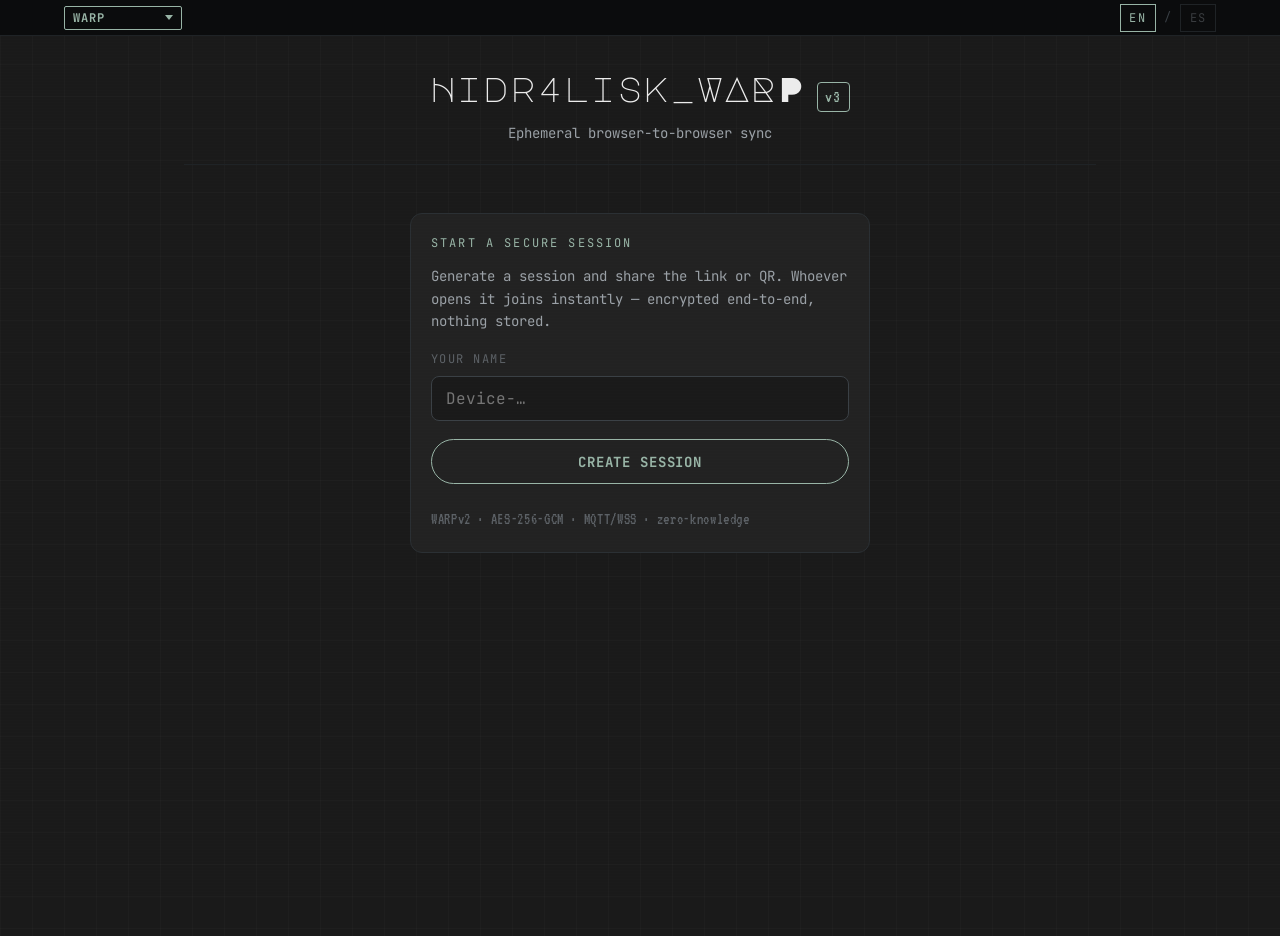
==== app.html @ 70fbb074 "feat(v3): cliente web/móvil — sesión efímera por link/QR, chat y archivos en el navegador Mismo moto" ====
<!DOCTYPE html>
<html lang="en">

<head>
    <meta charset="UTF-8">
    <meta name="viewport" content="width=device-width, initial-scale=1.0, viewport-fit=cover">
    <meta name="description"
        content="Hidr4lisk_WARP v3 — Ephemeral browser-to-browser encrypted file transfer and chat. Generate a session, share the link or QR, connect instantly. Nothing stored.">
    <title>Hidr4lisk_WARP // Live</title>
    <link rel="preconnect" href="https://fonts.googleapis.com">
    <link rel="preconnect" href="https://fonts.gstatic.com" crossorigin>
    <link href="https://fonts.googleapis.com/css2?family=JetBrains+Mono:wght@400;500;700;800&family=Major+Mono+Display&family=VT323&display=swap" rel="stylesheet">
    <link rel="stylesheet" href="index.css">
    <link rel="stylesheet" href="app.css">
</head>

<body>
    <a class="skip-link" href="#main-content">Skip to main content</a>

    <!-- ── Top bar (navbar reusada del sitio) ───────────────────────── -->
    <div class="top-bar" role="complementary" aria-label="System status">
        <div class="top-bar__inner">
            <div class="top-bar__left">
                <select class="tool-select" aria-label="Hidr4lisk tools"
                        onchange="window.location.href=this.value">
                    <option value="https://hidralisk.online">Hidr4lisk_</option>
                    <option value="https://hidr4lisk.github.io/warp" selected>WARP</option>
                    <option value="https://hidr4lisk.github.io/shield">SHIELD</option>
                    <option value="https://hidr4lisk.github.io/tech">TECH</option>
                    <option value="https://hidr4lisk.github.io/pentool">PENTOOL</option>
                    <option value="https://github.com/hidr4lisk/swarm">SWARM</option>
                </select>
            </div>
            <div class="top-bar__right">
                <nav class="lang-toggle" aria-label="Language selector">
                    <button class="lang-btn active" id="lang-en" onclick="setLang('en')" aria-pressed="true">EN</button>
                    <span class="lang-sep" aria-hidden="true">/</span>
                    <button class="lang-btn" id="lang-es" onclick="setLang('es')" aria-pressed="false">ES</button>
                </nav>
            </div>
        </div>
    </div>

    <main class="app-wrap" id="main-content">

        <!-- ── Header ───────────────────────────────────────────────── -->
        <header class="app-head">
            <a class="app-logo" href="index.html">Hidr4lisk_WARP <span class="vt323 app-ver">v3</span></a>
            <p class="app-tagline" data-i18n="app_tagline">Ephemeral browser-to-browser sync</p>
        </header>

        <!-- ── Screen: start ────────────────────────────────────────── -->
        <section class="screen" id="screen-start">
            <div class="card start-card">
                <p class="section-eyebrow" data-i18n="start_title">Start a secure session</p>
                <p class="muted" data-i18n="start_desc">Generate a session and share the link or QR.</p>

                <label class="field-label" for="nick" data-i18n="nick_label">Your name</label>
                <input id="nick" class="text-input" maxlength="24" autocomplete="off" spellcheck="false"
                       placeholder="Device-…">

                <button id="create-btn" class="btn-primary" data-i18n="btn_create">CREATE SESSION</button>
                <p id="start-error" class="err hidden"></p>

                <p class="about-tags vt323">WARPv2 · AES-256-GCM · MQTT/WSS · zero-knowledge</p>
            </div>
        </section>

        <!-- ── Screen: room ─────────────────────────────────────────── -->
        <section class="screen hidden" id="screen-room">
            <div class="peer-status" id="peer-status"></div>

            <!-- Invitar (visible para quien crea, hasta compartir) -->
            <div class="card invite" id="invite">
                <p class="section-eyebrow" data-i18n="invite_title">// INVITE A PEER</p>
                <p class="muted" data-i18n="invite_desc">Send this link or let them scan the QR.</p>
                <div class="qr" id="qr" aria-label="Session QR code"></div>
                <input id="share-link" class="share-link" readonly aria-label="Session link">
                <div class="btn-row">
                    <button id="share-btn" class="btn-primary" data-i18n="btn_share">↗ SHARE LINK</button>
                    <button id="copy-btn" class="btn-ghost" data-i18n="btn_copy">⧉ COPY</button>
                </div>
            </div>

            <div class="room-grid">
                <!-- Chat -->
                <div class="card chat-card">
                    <p class="section-eyebrow" data-i18n="chat_title">// CHAT</p>
                    <div class="chat-log" id="chat-log" aria-live="polite"></div>
                    <div class="chat-input-row">
                        <input id="chat-input" class="text-input" maxlength="2000" autocomplete="off"
                               data-i18n-placeholder="chat_placeholder" placeholder="Type a message…">
                        <button id="chat-send" class="btn-send" aria-label="Send">↵</button>
                    </div>
                </div>

                <!-- Portal de archivos -->
                <div class="card portal-card">
                    <p class="section-eyebrow" data-i18n="portal_title">// PORTAL</p>
                    <div class="portal" id="portal" role="button" tabindex="0">
                        <span class="portal-glyph" aria-hidden="true">⇪</span>
                        <span class="portal-hint" data-i18n="portal_hint">Drop files here or tap to choose</span>
                        <input type="file" id="file-input" multiple hidden>
                    </div>
                    <p class="section-eyebrow xfer-eyebrow" data-i18n="transfers_title">// TRANSFERS</p>
                    <div class="transfers" id="transfers"></div>
                </div>
            </div>

            <a class="leave" href="app.html" data-i18n="leave">↺ NEW SESSION</a>
        </section>

    </main>

    <script src="vendor/mqtt.min.js"></script>
    <script src="vendor/qrcode.min.js"></script>
    <script src="app.js"></script>
</body>

</html>
---- index.css ----
/* ── Design tokens ──────────────────────────────────────────────────── */
:root {
    /* Surface */
    --bg-base:      #1A1A1A;
    --bg-surface:   #222222;
    --bg-elevated:  #2a2a2a;

    /* Borders */
    --border-subtle:  #1f2326;
    --border-default: #2a2f33;
    --border-strong:  #3a4045;

    /* Text */
    --text-primary:   #ececec;
    --text-secondary: #9aa0a6;
    --text-tertiary:  #5c6166;
    --text-disabled:  #3a3d40;

    /* Accent — one colour only */
    --accent:      #98B4A6;
    --accent-dim:  #7f9e8f;
    --accent-glow: rgba(152, 180, 166, 0.35);
    --accent-soft: rgba(152, 180, 166, 0.08);

    /* States */
    --danger:  #ff5252;
    --info:    #6ab7ff;

    /* Typography */
    --font-display: 'Major Mono Display', 'JetBrains Mono', monospace;
    --font-mono:    'JetBrains Mono', 'SF Mono', Consolas, monospace;

    /* Spacing (4px base) */
    --s-1:  0.25rem;
    --s-2:  0.5rem;
    --s-3:  0.75rem;
    --s-4:  1rem;
    --s-5:  1.5rem;
    --s-6:  2rem;
    --s-7:  3rem;
    --s-8:  4rem;
    --s-9:  6rem;

    /* Type scale */
    --t-xs:   0.75rem;
    --t-sm:   0.875rem;
    --t-base: 1rem;
    --t-lg:   1.125rem;
    --t-xl:   1.5rem;
    --t-2xl:  2rem;
    --t-3xl:  3rem;
    --t-hero: clamp(1.8rem, 5vw, 3.6rem);

    /* Radii */
    --r-0: 0;
    --r-1: 2px;
    --r-2: 4px;

    /* Shadows / glows */
    --glow-accent: 0 0 0 1px var(--accent), 0 0 24px var(--accent-glow);
    --glow-soft:   0 0 32px var(--accent-soft);

    /* Motion */
    --ease-out:    cubic-bezier(0.16, 1, 0.3, 1);
    --ease-in-out: cubic-bezier(0.65, 0, 0.35, 1);
    --dur-fast:    150ms;
    --dur-base:    250ms;
    --dur-slow:    450ms;

    /* Page padding */
    --page-pad: var(--s-4);
}

@media (min-width: 640px)  { :root { --page-pad: var(--s-5); } }
@media (min-width: 1024px) { :root { --page-pad: var(--s-7); } }
@media (min-width: 1280px) { :root { --page-pad: var(--s-8); } }

/* ── Reset ──────────────────────────────────────────────────────────── */
*, *::before, *::after { box-sizing: border-box; margin: 0; padding: 0; }

/* ── Base ────────────────────────────────────────────────────────────── */
html { scroll-behavior: smooth; }

body {
    background-color: var(--bg-base);
    background-image:
        linear-gradient(rgba(255,255,255,0.018) 1px, transparent 1px),
        linear-gradient(90deg, rgba(255,255,255,0.018) 1px, transparent 1px);
    background-size: 32px 32px;
    color: var(--text-primary);
    font-family: var(--font-mono);
    font-size: var(--t-base);
    line-height: 1.6;
    overflow-x: hidden;
    min-height: 100vh;
    min-height: 100dvh;
    padding-top: env(safe-area-inset-top, 0);
    padding-bottom: env(safe-area-inset-bottom, 0);
}

/* Scanlines overlay */
body::before {
    content: '';
    position: fixed;
    inset: 0;
    pointer-events: none;
    background: repeating-linear-gradient(
        0deg,
        transparent 0,
        transparent 2px,
        rgba(255,255,255,0.012) 2px,
        rgba(255,255,255,0.012) 3px
    );
    z-index: 1;
    mix-blend-mode: overlay;
}

/* ── Skip link ──────────────────────────────────────────────────────── */
.skip-link {
    position: absolute;
    top: -100%;
    left: var(--page-pad);
    background: var(--accent);
    color: var(--bg-base);
    padding: var(--s-2) var(--s-4);
    font-family: var(--font-mono);
    font-weight: 700;
    text-decoration: none;
    z-index: 1000;
    transition: top var(--dur-fast);
}
.skip-link:focus { top: 0; }

/* ── VT323 utility ──────────────────────────────────────────────────── */
.vt323 { font-family: 'VT323', monospace; letter-spacing: 0.05em; }

/* ── Utility ────────────────────────────────────────────────────────── */
.hidden { display: none !important; }
.accent-word  { color: var(--accent); }
.accent-text  { color: var(--accent); }
.bullet-arrow { color: var(--accent); margin-right: var(--s-2); }

/* ── Top bar ─────────────────────────────────────────────────────────── */
.top-bar {
    position: sticky;
    top: 0;
    z-index: 200;
    height: 36px;
    background: rgba(10, 11, 12, 0.92);
    border-bottom: 1px solid var(--border-subtle);
    backdrop-filter: blur(8px);
    -webkit-backdrop-filter: blur(8px);
}

.top-bar__inner {
    max-width: 1320px;
    margin: 0 auto;
    padding-inline: max(var(--page-pad), env(safe-area-inset-left));
    height: 100%;
    display: flex;
    align-items: center;
    justify-content: space-between;
    gap: var(--s-4);
}

.top-bar__left,
.top-bar__right {
    display: flex;
    align-items: center;
    gap: var(--s-3);
    font-size: var(--t-xs);
    color: var(--text-tertiary);
    letter-spacing: 0.12em;
    text-transform: uppercase;
}

.top-bar__brand {
    color: var(--text-secondary);
    font-weight: 700;
    letter-spacing: 0.02em;
    text-transform: none;
}

.top-bar__online { color: var(--accent); }
.top-bar__sep    { color: var(--border-strong); }

.top-bar__brand-prefix { color: var(--accent); font-weight: 700; letter-spacing: 0.02em; text-transform: none; }
.top-bar__brand-tool   { color: var(--accent); font-weight: 700; letter-spacing: 0.02em; }

.tool-nav {
    display: flex;
    align-items: center;
    gap: var(--s-2);
}

.tool-nav__btn {
    padding: 2px var(--s-2);
    font-size: var(--t-xs);
    font-weight: 700;
    letter-spacing: 0.12em;
    text-transform: uppercase;
    text-decoration: none;
    color: var(--accent);
    border: 1px solid var(--accent);
    border-radius: var(--r-1);
    background: transparent;
    transition: color var(--dur-fast), background var(--dur-fast);
}

.tool-nav__btn:hover {
    color: var(--bg-base);
    background: var(--accent);
}

.tool-nav__btn.active {
    color: var(--bg-base);
    background: var(--accent);
    border-color: var(--accent);
    pointer-events: none;
}

.tool-nav__btn--brand { text-transform: none; }

.tool-select {
    appearance: none;
    -webkit-appearance: none;
    background-color: transparent;
    background-image: url("data:image/svg+xml,%3Csvg xmlns='http://www.w3.org/2000/svg' width='8' height='5'%3E%3Cpath d='M0 0l4 5 4-5z' fill='%2398B4A6'/%3E%3C/svg%3E");
    background-repeat: no-repeat;
    background-position: right 8px center;
    background-size: 8px 5px;
    border: 1px solid var(--accent);
    color: var(--accent);
    font-family: var(--font-mono);
    font-size: var(--t-xs);
    font-weight: 700;
    letter-spacing: 0.08em;
    padding: 3px 28px 3px 8px;
    cursor: pointer;
    border-radius: var(--r-1);
}
.tool-select:focus-visible { outline: 2px solid var(--accent); outline-offset: 2px; }

.status-dot {
    width: 7px;
    height: 7px;
    border-radius: 50%;
    background: var(--accent);
    box-shadow: 0 0 8px var(--accent-glow);
    animation: pulse 2s ease-in-out infinite;
    flex-shrink: 0;
}

/* ── Page wrapper ───────────────────────────────────────────────────── */
.page-wrapper {
    max-width: 1320px;
    margin: 0 auto;
    padding-inline: var(--page-pad);
    position: relative;
    z-index: 10;
}

/* ── Hero ────────────────────────────────────────────────────────────── */
.hero {
    display: grid;
    grid-template-columns: 1fr;
    gap: var(--s-5);
    padding-block: var(--s-5) var(--s-4);
    align-items: start;
}

@media (min-width: 1024px) {
    .hero {
        grid-template-columns: 55% 1fr;
        gap: var(--s-6);
    }
}

.hero__eyebrow {
    font-size: var(--t-xs);
    color: var(--accent);
    letter-spacing: 0.18em;
    text-transform: uppercase;
    margin-bottom: var(--s-4);
}

.hero__title {
    font-family: var(--font-display);
    font-size: var(--t-hero);
    color: var(--text-primary);
    letter-spacing: -0.02em;
    line-height: 1.05;
    margin-bottom: var(--s-5);
}

.hero__subtitle {
    font-size: var(--t-lg);
    color: var(--text-secondary);
    line-height: 1.5;
    max-width: 52ch;
}

/* Generator panel */
.hero__text    { min-width: 0; }
.hero__generator {
    position: relative;
    min-width: 0;
}

.generator-halo {
    position: absolute;
    inset: -20%;
    background: radial-gradient(ellipse at center, var(--accent-glow) 0%, transparent 60%);
    filter: blur(60px);
    z-index: 0;
    animation: glow-pulse 6s ease-in-out infinite;
    pointer-events: none;
}

/* ── Terminal window (shared — hero + setup) ───────────────────────── */
.terminal-window,
.setup-terminal {
    background: rgba(8, 12, 10, 0.95);
    border: 1px solid var(--border-default);
    border-radius: var(--r-1);
    overflow: hidden;
    box-shadow: 0 0 0 1px var(--border-subtle), 0 24px 48px -16px rgba(0,0,0,0.6);
    position: relative;
    z-index: 1;
    flex: 1;
    display: flex;
    flex-direction: column;
    min-height: 0;
}

.terminal-header {
    background: #0d0d0d;
    padding: 10px 14px;
    border-bottom: 1px solid var(--border-subtle);
    display: flex;
    align-items: center;
    flex-shrink: 0;
}

.btn {
    width: 12px;
    height: 12px;
    border-radius: 50%;
    margin-right: 8px;
    flex-shrink: 0;
}
.btn.close { background: #ff5f57; }
.btn.min   { background: #febc2e; }
.btn.max   { background: #28c840; }

.title {
    margin-left: 12px;
    color: var(--text-tertiary);
    font-size: var(--t-sm);
}

/* ── Terminal body (output) ─────────────────────────────────────────── */
.terminal-body {
    padding: var(--s-5) var(--s-6);
    min-height: 80px;
    overflow-x: auto;
    overflow-y: auto;
    font-size: var(--t-base);
    flex: 1;
}

.terminal-body p { margin-bottom: var(--s-2); color: var(--text-secondary); word-break: break-all; overflow-wrap: break-word; }
.terminal-body .user-input { color: var(--accent); }

/* ── Action container ───────────────────────────────────────────────── */
.action-container {
    padding: var(--s-4) var(--s-5);
    border-top: 1px dashed var(--border-subtle);
    flex-shrink: 0;
}

.action-buttons {
    display: flex;
    flex-wrap: wrap;
    gap: var(--s-3);
    margin-top: var(--s-3);
}

/* ── CTA buttons ────────────────────────────────────────────────────── */
.cta-primary {
    display: inline-flex;
    align-items: center;
    gap: var(--s-3);
    padding: var(--s-3) var(--s-6);
    font-family: var(--font-mono);
    font-weight: 700;
    font-size: var(--t-sm);
    letter-spacing: 0.12em;
    text-transform: uppercase;
    color: var(--bg-base);
    background: var(--accent);
    border: 1px solid var(--accent);
    border-radius: var(--r-1);
    cursor: pointer;
    text-decoration: none;
    min-height: 48px;
    transition:
        transform var(--dur-fast) var(--ease-out),
        box-shadow var(--dur-base) var(--ease-out);
}

@media (hover: hover) {
    .cta-primary:hover {
        transform: translateY(-1px);
        box-shadow: 0 0 32px var(--accent-glow), 0 0 80px var(--accent-soft);
    }
}
.cta-primary:active { transform: scale(0.98); }
.cta-primary:focus-visible { outline: 2px solid var(--accent); outline-offset: 4px; }

.cta-secondary {
    display: inline-flex;
    align-items: center;
    padding: var(--s-3) var(--s-5);
    font-family: var(--font-mono);
    font-weight: 500;
    font-size: var(--t-sm);
    letter-spacing: 0.08em;
    text-transform: uppercase;
    color: var(--text-secondary);
    background: transparent;
    border: 1px solid var(--border-default);
    border-radius: var(--r-1);
    cursor: pointer;
    text-decoration: none;
    min-height: 48px;
    transition:
        border-color var(--dur-base) var(--ease-out),
        color var(--dur-base) var(--ease-out);
}

@media (hover: hover) {
    .cta-secondary:hover {
        border-color: var(--accent);
        color: var(--accent);
    }
}
.cta-secondary:focus-visible { outline: 2px solid var(--accent); outline-offset: 4px; }

/* ── Broker input ───────────────────────────────────────────────────── */
.cyber-input {
    background: rgba(0,0,0,0.4);
    border: 1px solid var(--border-subtle);
    color: var(--text-primary);
    font-family: var(--font-mono);
    font-size: var(--t-sm);
    padding: var(--s-3) var(--s-4);
    width: 100%;
    outline: none;
    transition: border-color var(--dur-base), box-shadow var(--dur-base);
    border-radius: var(--r-1);
}
.cyber-input:focus {
    border-color: var(--accent);
    box-shadow: 0 0 0 2px var(--accent-soft);
}
.cyber-input::placeholder { color: var(--text-disabled); }

/* ── Layout body (generator.js compat) ──────────────────────────────── */
.layout-body { margin-block: var(--s-2); }

/* ── Deploy sidebar ─────────────────────────────────────────────────── */
.deploy-sidebar {
    background: var(--bg-surface);
    border: 1px solid var(--border-default);
    padding: var(--s-5);
    margin-block: var(--s-6);
    animation: fade-up var(--dur-slow) var(--ease-out) forwards;
}

.success-msg {
    color: var(--accent);
    font-size: var(--t-sm);
    margin-bottom: var(--s-4);
    opacity: 0.9;
}

.sidebar-buttons {
    display: flex;
    flex-wrap: wrap;
    gap: var(--s-3);
    margin-bottom: var(--s-5);
}

.sidebar-btn {
    flex: 1;
    min-width: 140px;
    justify-content: center;
}

.sub-action {
    background: transparent !important;
    color: var(--info) !important;
    border-color: var(--info) !important;
}
@media (hover: hover) {
    .sub-action:hover {
        background: rgba(106, 183, 255, 0.1) !important;
    }
}

.protocol-note {
    border-top: 1px dashed var(--border-subtle);
    padding-top: var(--s-4);
    color: var(--text-tertiary);
    font-size: var(--t-sm);
    line-height: 1.6;
}

.note-label {
    display: block;
    color: var(--accent-dim);
    margin-bottom: var(--s-2);
    font-size: var(--t-xs);
    letter-spacing: 0.18em;
    text-transform: uppercase;
}

.contact-section {
    border-top: 1px dashed var(--border-subtle);
    padding-top: var(--s-4);
    margin-top: var(--s-4);
}

.contact-btn {
    display: inline-block;
    color: var(--info);
    border: 1px solid var(--info);
    background: transparent;
    font-family: var(--font-mono);
    font-size: var(--t-xs);
    padding: var(--s-2) var(--s-4);
    cursor: pointer;
    text-decoration: none;
    letter-spacing: 0.06em;
    transition: background var(--dur-base), color var(--dur-base);
    min-height: 44px;
    display: inline-flex;
    align-items: center;
}
@media (hover: hover) {
    .contact-btn:hover {
        background: rgba(106, 183, 255, 0.1);
    }
}

/* ── Steps (inside deploy-content template) ─────────────────────────── */
.steps { display: flex; flex-direction: column; gap: var(--s-4); }

.step { display: flex; gap: var(--s-3); align-items: flex-start; }

.step-num {
    color: var(--accent);
    font-size: var(--t-xl);
    line-height: 1;
    opacity: 0.4;
    flex-shrink: 0;
    width: 28px;
    font-family: var(--font-display);
}

.step-body p { color: var(--text-secondary); margin-bottom: var(--s-2); line-height: 1.5; }
.step-body strong { color: var(--text-primary); }

.code-container { position: relative; margin-top: var(--s-2); }

code.block {
    display: block;
    background: #000;
    padding: var(--s-3) var(--s-4);
    padding-right: 60px;
    color: var(--text-primary);
    border: 1px solid var(--border-default);
    line-height: 1.8;
    font-family: var(--font-mono);
    font-size: var(--t-sm);
    overflow-x: auto;
}

code.inline {
    background: var(--accent-soft);
    color: var(--accent);
    padding: 1px 6px;
    border: 1px solid rgba(152,180,166,0.2);
    font-family: var(--font-mono);
    border-radius: var(--r-1);
}

.copy-btn {
    position: absolute;
    top: 8px;
    right: 8px;
    background: var(--bg-elevated);
    border: 1px solid var(--border-subtle);
    color: var(--text-tertiary);
    font-family: var(--font-mono);
    font-size: 0.6rem;
    padding: 3px 7px;
    cursor: pointer;
    text-transform: uppercase;
    letter-spacing: 0.1em;
    transition: all var(--dur-fast);
    min-height: 28px;
    min-width: 44px;
}
@media (hover: hover) { .copy-btn:hover { color: var(--accent); border-color: var(--accent); } }
.copy-btn.copied { background: var(--accent); color: var(--bg-base); border-color: var(--accent); }

/* ── Section layout ─────────────────────────────────────────────────── */
section {
    padding-block: var(--s-6) var(--s-5);
    border-top: 1px solid var(--border-subtle);
}

.section-eyebrow {
    font-size: var(--t-xs);
    color: var(--accent-dim);
    letter-spacing: 0.18em;
    text-transform: uppercase;
    margin-bottom: var(--s-6);
}

/* ── Features ───────────────────────────────────────────────────────── */
.features-grid {
    display: grid;
    grid-template-columns: 1fr;
    gap: var(--s-4);
}

@media (min-width: 900px) {
    .features-grid { grid-template-columns: repeat(3, 1fr); }
}

.feature-card-new {
    position: relative;
    padding: var(--s-6);
    background: var(--bg-surface);
    border: 1px solid var(--border-subtle);
    transition:
        border-color var(--dur-base) var(--ease-out),
        background var(--dur-base) var(--ease-out);
    opacity: 0;
    transform: translateY(12px);
}

.feature-card-new.in-view {
    animation: fade-up var(--dur-slow) var(--ease-out) forwards;
}

@media (hover: hover) {
    .feature-card-new:hover {
        border-color: var(--accent);
        background: var(--bg-elevated);
    }
    /* Corner brackets on hover */
    .feature-card-new::before,
    .feature-card-new::after {
        content: '';
        position: absolute;
        width: 12px;
        height: 12px;
        border-color: var(--accent);
        border-style: solid;
        opacity: 0;
        transition: opacity var(--dur-base) var(--ease-out);
    }
    .feature-card-new::before { top: -1px;    left: -1px;    border-width: 1px 0 0 1px; }
    .feature-card-new::after  { bottom: -1px; right: -1px;   border-width: 0 1px 1px 0; }
    .feature-card-new:hover::before,
    .feature-card-new:hover::after { opacity: 1; }
}

.feature-num {
    font-size: var(--t-xl);
    color: var(--accent);
    display: block;
    margin-bottom: var(--s-3);
}

.feature-title {
    font-family: var(--font-display);
    font-size: var(--t-lg);
    color: var(--text-primary);
    letter-spacing: -0.01em;
    margin-bottom: var(--s-3);
}

.feature-desc {
    color: var(--text-secondary);
    font-size: var(--t-sm);
    line-height: 1.6;
    margin-bottom: var(--s-4);
}

.feature-meta {
    color: var(--text-tertiary);
    font-size: var(--t-sm);
    padding-top: var(--s-4);
    border-top: 1px solid var(--border-subtle);
}

/* ── About (inside hero text column) ───────────────────────────────── */
.hero__about {
    margin-top: var(--s-5);
    padding-top: var(--s-4);
    border-top: 1px solid var(--border-subtle);
}

.hero__about-label {
    margin-bottom: var(--s-3);
}

.hero__about-text {
    font-size: var(--t-base);
    color: var(--text-secondary);
    line-height: 1.6;
    margin-bottom: var(--s-3);
}

.about-tags {
    font-size: var(--t-sm);
    color: var(--text-tertiary);
    letter-spacing: 0.14em;
    margin-top: var(--s-4);
}

/* ── How it works ───────────────────────────────────────────────────── */
.how-it-works__layout {
    display: flex;
    flex-direction: column;
    gap: var(--s-6);
}

@media (min-width: 768px) {
    .how-it-works__layout {
        flex-direction: row;
        align-items: center;
        gap: var(--s-6);
    }
}

.how-diagram {
    width: 100%;
    max-width: 560px;
    overflow: hidden;
}

.diagram-node rect {
    fill: var(--bg-surface);
    stroke: var(--border-default);
    stroke-width: 1;
}

.node-label {
    font-family: var(--font-mono);
    font-size: 13px;
    fill: var(--text-secondary);
    letter-spacing: 0.06em;
}

.node-sublabel {
    font-family: var(--font-mono);
    font-size: 11px;
    fill: var(--text-tertiary);
}

.data-line {
    stroke: var(--border-strong);
    stroke-width: 1.5;
    animation: dash-flow 2s linear infinite;
}

.arrow-head { fill: var(--border-strong); }

.node-pulse {
    fill: var(--accent);
    animation: pulse 2s ease-in-out infinite;
}

.how-bullets {
    list-style: none;
    display: flex;
    flex-direction: column;
    gap: var(--s-3);
}

.how-bullets li {
    color: var(--text-secondary);
    font-size: var(--t-base);
}


/* ── Cursor blink ───────────────────────────────────────────────────── */
.cursor {
    color: var(--accent);
    animation: blink 1.1s steps(2, end) infinite;
    display: inline-block;
}

/* ── Footer ─────────────────────────────────────────────────────────── */
footer {
    padding-block: var(--s-8) var(--s-5);
    border-top: 1px solid var(--border-subtle);
    margin-top: var(--s-6);
}

.footer__grid {
    display: grid;
    grid-template-columns: 1fr;
    gap: var(--s-6);
    margin-bottom: var(--s-6);
}

@media (min-width: 768px) {
    .footer__grid { grid-template-columns: repeat(3, 1fr); }
}

.footer__brand {
    font-family: var(--font-display);
    font-size: var(--t-xl);
    color: var(--text-primary);
    letter-spacing: -0.01em;
    margin-bottom: var(--s-2);
}

.footer__tagline { color: var(--text-tertiary); font-size: var(--t-sm); margin-bottom: var(--s-1); }
.footer__author  { color: var(--text-tertiary); font-size: var(--t-sm); }

.footer__label {
    font-size: var(--t-xs);
    color: var(--accent-dim);
    letter-spacing: 0.14em;
    text-transform: uppercase;
    margin-top: var(--s-4);
    margin-bottom: var(--s-2);
}
.footer__col .footer__label:first-child { margin-top: 0; }

.footer__link {
    display: block;
    color: var(--text-secondary);
    text-decoration: none;
    font-size: var(--t-sm);
    margin-bottom: var(--s-1);
    transition: color var(--dur-fast);
}
@media (hover: hover) { .footer__link:hover { color: var(--accent); } }
.footer__link:focus-visible { outline: 2px solid var(--accent); outline-offset: 2px; }

.footer__status { color: var(--text-tertiary); font-size: var(--t-sm); margin-bottom: var(--s-1); }
.footer__license {
    display: inline-block;
    margin-top: var(--s-3);
    color: var(--text-tertiary);
    font-size: var(--t-xs);
    text-decoration: none;
    border: 1px solid var(--border-subtle);
    padding: 2px 8px;
    letter-spacing: 0.08em;
    transition: border-color var(--dur-fast), color var(--dur-fast);
}
@media (hover: hover) { .footer__license:hover { border-color: var(--accent); color: var(--accent); } }

.footer__bottom {
    border-top: 1px solid var(--border-subtle);
    padding-top: var(--s-4);
    text-align: center;
}

.footer__sys {
    font-size: var(--t-base);
    color: var(--text-tertiary);
    letter-spacing: 0.06em;
}

.footer__blink { animation: blink 2s steps(2) infinite; }

/* ── Lang toggle ────────────────────────────────────────────────────── */
.lang-toggle { display: flex; align-items: center; gap: var(--s-2); }

.lang-btn {
    background: transparent;
    border: 1px solid var(--border-subtle);
    color: var(--text-disabled);
    font-family: var(--font-mono);
    font-size: var(--t-xs);
    padding: 4px 8px;
    cursor: pointer;
    letter-spacing: 0.1em;
    transition: border-color var(--dur-fast), color var(--dur-fast);
    min-height: 28px;
    min-width: 36px;
}
@media (hover: hover) { .lang-btn:hover { border-color: var(--accent); color: var(--accent); } }
.lang-btn.active { border-color: var(--accent); color: var(--accent); }
.lang-btn:focus-visible { outline: 2px solid var(--accent); outline-offset: 2px; }
.lang-sep { color: var(--border-strong); font-size: var(--t-xs); }

/* ── Keyframes ──────────────────────────────────────────────────────── */
@keyframes blink {
    0%, 49% { opacity: 1; }
    50%, 100% { opacity: 0; }
}

@keyframes pulse {
    0%, 100% { opacity: 1; transform: scale(1); }
    50%       { opacity: 0.5; transform: scale(1.1); }
}

@keyframes glow-pulse {
    0%, 100% { opacity: 0.4; }
    50%       { opacity: 0.7; }
}

@keyframes fade-up {
    from { opacity: 0; transform: translateY(12px); }
    to   { opacity: 1; transform: translateY(0); }
}

@keyframes dash-flow {
    to { stroke-dashoffset: -20; }
}

@keyframes dash-flow-back {
    to { stroke-dashoffset: 20; }
}

.data-line-back {
    stroke: var(--border-strong);
    stroke-width: 1.5;
    stroke-dasharray: 6 4;
    animation: dash-flow-back 2s linear infinite;
}

/* ── Boot glitch ─────────────────────────────────────────────── */
#glitch-overlay {
    position: fixed; inset: 0;
    z-index: 9000; pointer-events: none;
    animation: go-hide 2s ease-out forwards;
}
#glitch-overlay::before {
    content: '';
    position: absolute; inset: 0;
    background: repeating-linear-gradient(
        to bottom,
        rgba(0,0,0,0.3) 0, rgba(0,0,0,0.3) 1px,
        transparent 1px, transparent 3px
    );
}
#glitch-overlay::after {
    content: '';
    position: absolute; left: 0; right: 0; height: 2px;
    background: var(--accent); opacity: 0.85;
    animation: go-scanline 2s steps(1, end) forwards;
}
@keyframes go-hide {
    0%,70% { opacity:1; }
    100%   { opacity:0; }
}
@keyframes go-scanline {
    0%   { top:10%; transform:scaleX(.8) translateX(-5px);  }
    8%   { top:72%; transform:scaleX(.4) translateX(12px);  }
    16%  { top:25%; transform:scaleX(.9) translateX(-8px);  }
    24%  { top:58%; transform:scaleX(.6) translateX(4px);   }
    32%  { top:40%; transform:scaleX(1)  translateX(-15px); }
    40%  { top:85%; transform:scaleX(.3) translateX(7px);   }
    48%  { top:15%; transform:scaleX(.7) translateX(-3px);  }
    56%  { top:62%; transform:scaleX(.5) translateX(10px);  }
    64%  { top:33%; transform:scaleX(.2) translateX(-1px);  }
    72%  { top:50%; transform:scaleX(.1) translateX(2px); opacity:.5; }
    100% { opacity:0; }
}
.hero__title {
    animation: title-glitch 2s steps(1, end) forwards;
}
@keyframes title-glitch {
    0%   { text-shadow: 3px 0 #ff0040, -3px 0 #00f0cc; filter:blur(.5px); }
    8%   { text-shadow:-4px 0 #ff0040,  2px 0 #00f0cc; transform:translateX(3px); }
    16%  { text-shadow: 2px 0 #ff0040, -4px 0 #00f0cc; transform:translateX(-2px); filter:none; }
    24%  { text-shadow:-2px 0 #ff0040,  3px 0 #00f0cc; transform:translateX(1px); }
    32%  { text-shadow: 4px 0 #ff0040, -2px 0 #00f0cc; filter:blur(.3px); }
    40%  { text-shadow:-3px 0 #ff0040,  1px 0 #00f0cc; transform:translateX(-1px); }
    48%  { text-shadow: 1px 0 rgba(152,180,166,.5); transform:none; }
    56%  { text-shadow:-2px 0 #ff0040,  2px 0 #00f0cc; }
    64%  { text-shadow: 2px 0 rgba(152,180,166,.3); }
    72%  { text-shadow:-1px 0 #ff0040,  1px 0 #00f0cc; }
    80%  { text-shadow:none; filter:none; transform:none; }
    100% { text-shadow:none; filter:none; transform:none; }
}

/* ── Reduced motion ─────────────────────────────────────────────────── */
@media (prefers-reduced-motion: reduce) {
    *, *::before, *::after {
        animation-duration: 0.001ms !important;
        animation-iteration-count: 1 !important;
        transition-duration: 0.001ms !important;
    }
    .cursor { animation: none; opacity: 1; }
    .status-dot { animation: none; opacity: 1; }
    .feature-card-new { opacity: 1; transform: none; }
}

/* ── Responsive — hide helpers ──────────────────────────────────────── */
@media (max-width: 499px) {
    .top-bar__hide-xs { display: none; }
}
@media (max-width: 639px) {
    .top-bar__hide-sm { display: none; }
}

/* Mobile scanlines — off for performance */
@media (max-width: 768px) {
    body::before { display: none; }
    .generator-halo { inset: -10%; }
}

/* ── Windows announcement strip ─────────────────────────────────────── */
.win-announce {
    position: sticky;
    top: 36px;
    z-index: 199;
    height: 38px;
    background: rgba(10, 11, 12, 0.95);
    border-bottom: 1px solid var(--border-default);
    backdrop-filter: blur(8px);
    -webkit-backdrop-filter: blur(8px);
    overflow: hidden;
}

.win-announce__inner {
    max-width: 1320px;
    margin: 0 auto;
    padding-inline: var(--page-pad);
    height: 100%;
    display: flex;
    align-items: center;
    justify-content: center;
    gap: var(--s-3);
}

.win-announce__badge {
    background: var(--accent);
    color: var(--bg-base);
    font-size: var(--t-sm);
    padding: 0 8px;
    letter-spacing: 0.12em;
    line-height: 1.6;
}

.win-announce__sep { color: var(--border-strong); font-size: var(--t-xs); }

.win-announce__msg {
    color: var(--text-secondary);
    font-size: var(--t-xs);
    letter-spacing: 0.12em;
    text-transform: uppercase;
}

.win-announce__cta {
    color: var(--accent);
    font-size: var(--t-xs);
    letter-spacing: 0.1em;
    text-transform: uppercase;
    text-decoration: none;
    border-bottom: 1px solid var(--accent-dim);
    padding-bottom: 1px;
    transition: color var(--dur-fast);
}
@media (hover: hover) { .win-announce__cta:hover { color: var(--text-primary); } }

/* ── Windows launch section ─────────────────────────────────────────── */
.win-launch {
    padding-block: var(--s-8) var(--s-7);
    border-top: 1px solid var(--border-subtle);
    position: relative;
    overflow: hidden;
}

.win-launch::before {
    content: '';
    position: absolute;
    top: -40px;
    left: 50%;
    transform: translateX(-50%);
    width: 700px;
    height: 240px;
    background: radial-gradient(ellipse at top, var(--accent-glow) 0%, transparent 70%);
    filter: blur(50px);
    pointer-events: none;
    opacity: 0.25;
}

.win-launch__layout {
    display: grid;
    grid-template-columns: 1fr;
    gap: var(--s-7);
    align-items: center;
}

@media (min-width: 900px) {
    .win-launch__layout { grid-template-columns: 1fr 1fr; }
}

.win-launch__new {
    font-size: var(--t-lg);
    color: var(--accent);
    letter-spacing: 0.16em;
    margin-bottom: var(--s-3);
    opacity: 0.8;
}

.win-launch__title {
    font-family: var(--font-display);
    font-size: clamp(2rem, 5vw, 3.2rem);
    color: var(--text-primary);
    letter-spacing: -0.02em;
    line-height: 1.05;
    margin-bottom: var(--s-4);
}

.win-launch__sub {
    color: var(--text-secondary);
    font-size: var(--t-base);
    line-height: 1.65;
    margin-bottom: var(--s-5);
    max-width: 48ch;
}

.win-launch__bullets {
    list-style: none;
    display: flex;
    flex-direction: column;
    gap: var(--s-3);
    margin-bottom: var(--s-6);
    color: var(--text-secondary);
    font-size: var(--t-sm);
}

.win-bullet-portal {
    color: var(--accent);
    margin-right: var(--s-2);
    font-size: 1.1em;
}

.win-launch__actions {
    margin-bottom: var(--s-4);
}

.win-launch__note {
    color: var(--text-tertiary);
    font-size: var(--t-sm);
    letter-spacing: 0.1em;
}

/* ── Windows app mockup ─────────────────────────────────────────────── */
.win-mockup {
    background: rgba(6, 10, 8, 0.98);
    border: 1px solid var(--border-default);
    border-radius: var(--r-1);
    overflow: hidden;
    box-shadow:
        0 0 0 1px var(--border-subtle),
        0 28px 56px -16px rgba(0, 0, 0, 0.75),
        0 0 80px rgba(0, 255, 136, 0.06);
    font-family: var(--font-mono);
}

.win-mockup__bar {
    background: #0d0d0d;
    padding: 10px 14px;
    border-bottom: 1px solid var(--border-subtle);
    display: flex;
    align-items: center;
}

.win-mockup__body {
    display: grid;
    grid-template-columns: 3fr 2fr;
    border-bottom: 1px solid var(--border-subtle);
}

.win-mockup__chat {
    padding: var(--s-3) var(--s-4);
    border-right: 1px solid var(--border-subtle);
    display: flex;
    flex-direction: column;
    gap: 4px;
    min-height: 180px;
}

.wm-label {
    font-size: var(--t-xs);
    color: #00ffaa;
    letter-spacing: 0.16em;
    font-weight: 700;
    margin-bottom: var(--s-2);
}

.wm-line {
    font-size: 0.7rem;
    line-height: 1.55;
}

.wm-sys  { color: var(--text-tertiary); }
.wm-me   { color: #00ff88; }
.wm-peer { color: #ffe066; }

.win-mockup__portal {
    display: flex;
    flex-direction: column;
    align-items: center;
    justify-content: center;
    padding: var(--s-4) var(--s-3);
    background: #030f07;
    gap: 4px;
    border: 2px solid #005533;
    animation: portal-border-pulse 1.4s ease-in-out infinite;
}

.wm-portal-icon {
    font-size: 2.6rem;
    line-height: 1;
    animation: portal-icon-pulse 1.4s ease-in-out infinite;
}

.wm-portal-hint {
    font-size: 0.65rem;
    color: var(--text-tertiary);
    letter-spacing: 0.06em;
}

.wm-portal-browse {
    font-size: 0.62rem;
    color: #00ff88;
    border: 1px solid #005533;
    padding: 2px 7px;
    margin-top: var(--s-2);
    cursor: default;
    letter-spacing: 0.06em;
}

.win-mockup__input {
    display: flex;
    align-items: center;
    padding: var(--s-2) var(--s-4);
    border-bottom: 1px solid var(--border-subtle);
    gap: var(--s-3);
}

.wm-input-field {
    flex: 1;
    background: #161616;
    border: 1px solid var(--border-subtle);
    color: var(--text-disabled);
    font-size: 0.7rem;
    padding: 4px 8px;
    font-family: var(--font-mono);
}

.wm-send {
    background: #004428;
    color: #00ff88;
    font-size: 0.65rem;
    padding: 4px 12px;
    letter-spacing: 0.1em;
    cursor: default;
}

.win-mockup__history {
    display: flex;
    align-items: center;
    flex-wrap: wrap;
    gap: var(--s-4);
    padding: var(--s-2) var(--s-4);
}

.wm-hist-label {
    font-size: 0.6rem;
    color: var(--text-tertiary);
    letter-spacing: 0.14em;
    text-transform: uppercase;
}

.wm-hist-item {
    font-size: 0.68rem;
    color: #00ff88;
}

/* ── Portal animations ──────────────────────────────────────────────── */
@keyframes portal-icon-pulse {
    0%, 100% {
        color: #00ff88;
        text-shadow: 0 0 24px rgba(0, 255, 136, 1), 0 0 48px rgba(0, 255, 136, 0.5);
    }
    50% {
        color: #00bb60;
        text-shadow: 0 0 10px rgba(0, 187, 96, 0.4), 0 0 20px rgba(0, 187, 96, 0.2);
    }
}

@keyframes portal-border-pulse {
    0%, 100% { border-color: #00ff88; box-shadow: inset 0 0 20px rgba(0, 255, 136, 0.08); }
    50%       { border-color: #004422; box-shadow: inset 0 0 6px rgba(0, 255, 136, 0.03); }
}

/* ── Windows responsive ─────────────────────────────────────────────── */
@media (max-width: 640px) {
    /* Hide mockup — text + download button is enough on mobile */
    .win-launch__preview { display: none; }

    /* Reduce section padding on mobile */
    .win-launch { padding-block: var(--s-6) var(--s-5); }
}

@media (max-width: 499px) {
    /* Announcement strip: strip down to [NEW] + ↓ download only */
    .win-announce__msg,
    .win-announce__sep { display: none; }
    .win-announce { height: 32px; }
    .win-announce__inner { gap: var(--s-3); }
}


/* ── v3 flagship CTA (cliente web/móvil) ─────────────────────────────────── */
.hero__cta {
    display: inline-flex; align-items: center; gap: .7rem; flex-wrap: wrap;
    margin: 1.4rem 0 .6rem;
    padding: .85rem 1.4rem; border-radius: 999px;
    background: var(--accent); color: var(--bg-base);
    font-family: var(--font-mono); font-weight: 800; letter-spacing: .03em;
    font-size: var(--t-base, 1rem); text-decoration: none;
    box-shadow: var(--glow-soft);
    transition: transform var(--dur-fast, 150ms) var(--ease-out, ease), box-shadow var(--dur-fast, 150ms);
}
.hero__cta:hover { transform: translateY(-2px); box-shadow: var(--glow-accent); }
.hero__cta-badge {
    background: var(--bg-base); color: var(--accent);
    font-size: 1rem; letter-spacing: .08em;
    padding: .05em .55em; border-radius: 5px;
}
.hero__cta-arrow { font-weight: 700; }
.hero__cta-note {
    color: var(--text-secondary); font-size: var(--t-sm, .875rem);
    line-height: 1.6; margin: 0 0 .5rem; max-width: 46ch;
}
---- app.css ----
/* =============================================================================
   app.css — Hidr4lisk_WARP v3 cliente web/móvil. Hereda la paleta y fuentes de
   index.css (var(--accent) sage, --bg-base, --font-mono). Mobile-first.
   ============================================================================= */

.app-wrap {
    max-width: 1040px;
    margin: 0 auto;
    padding: calc(var(--s-4, 1rem) + env(safe-area-inset-top)) var(--page-pad, 1rem) 4rem;
    min-height: 100dvh;
    display: flex;
    flex-direction: column;
    gap: 1.25rem;
}

/* ── Header ─────────────────────────────────────────────────────────────── */
.app-head { text-align: center; margin-top: .5rem; }
.app-logo {
    font-family: var(--font-display);
    font-size: clamp(1.4rem, 6vw, 2.2rem);
    color: var(--text-primary);
    text-decoration: none;
    letter-spacing: .02em;
    display: inline-flex; align-items: baseline; gap: .5ch;
}
.app-logo:hover { color: var(--accent); }
.app-ver {
    font-size: .5em; color: var(--accent);
    border: 1px solid var(--accent); border-radius: 4px;
    padding: 0 .4em; letter-spacing: .1em;
}
.app-tagline { color: var(--text-secondary); font-size: var(--t-sm, .875rem); margin-top: .35rem; }

/* ── Screens ────────────────────────────────────────────────────────────── */
.screen { display: flex; flex-direction: column; gap: 1.25rem; flex: 1; }
.screen.hidden { display: none; }

/* ── Cards ──────────────────────────────────────────────────────────────── */
.card {
    background: var(--bg-surface);
    border: 1px solid var(--border-default);
    border-radius: 12px;
    padding: 1.25rem;
}
.section-eyebrow {
    font-family: var(--font-mono);
    font-size: var(--t-xs, .75rem);
    letter-spacing: .18em; text-transform: uppercase;
    color: var(--accent); margin: 0 0 .75rem;
}
.muted { color: var(--text-secondary); font-size: var(--t-sm, .875rem); line-height: 1.6; }

/* ── Start ──────────────────────────────────────────────────────────────── */
.start-card { max-width: 460px; margin: 1rem auto 0; width: 100%; text-align: left; }
.field-label {
    display: block; margin: 1.1rem 0 .4rem;
    font-size: var(--t-xs, .75rem); letter-spacing: .12em; text-transform: uppercase;
    color: var(--text-tertiary);
}
.text-input {
    width: 100%; box-sizing: border-box;
    background: var(--bg-base); color: var(--text-primary);
    border: 1px solid var(--border-strong); border-radius: 8px;
    padding: .7rem .85rem; font-family: var(--font-mono); font-size: var(--t-base, 1rem);
    outline: none; transition: border-color var(--dur-fast, 150ms);
}
.text-input:focus { border-color: var(--accent); box-shadow: 0 0 0 3px var(--accent-soft); }

.btn-primary, .btn-ghost {
    font-family: var(--font-mono); font-weight: 700; letter-spacing: .06em;
    font-size: var(--t-sm, .875rem); text-transform: uppercase;
    padding: .8rem 1.2rem; border-radius: 999px; cursor: pointer;
    min-height: 44px; transition: all var(--dur-fast, 150ms) var(--ease-out, ease);
    text-decoration: none; display: inline-flex; align-items: center; justify-content: center; gap: .5ch;
}
.btn-primary {
    width: 100%; margin-top: 1.1rem;
    background: transparent; color: var(--accent); border: 1.5px solid var(--accent);
}
.btn-primary:hover { background: var(--accent); color: var(--bg-base); transform: translateY(-1px); box-shadow: var(--glow-soft); }
.btn-ghost { background: transparent; color: var(--text-secondary); border: 1.5px solid var(--border-strong); }
.btn-ghost:hover { color: var(--text-primary); border-color: var(--text-secondary); }

.err { color: var(--danger); font-size: var(--t-sm, .875rem); margin-top: .75rem; }
.hidden { display: none !important; }
.about-tags { color: var(--text-tertiary); margin-top: 1.4rem; font-size: 1rem; letter-spacing: .04em; }

/* ── Peer status ────────────────────────────────────────────────────────── */
.peer-status {
    text-align: center; font-family: var(--font-mono); font-size: var(--t-sm, .875rem);
    color: var(--text-secondary); padding: .6rem; letter-spacing: .04em;
}
.peer-status.online { color: var(--accent); }

/* ── Invite (QR + link) ─────────────────────────────────────────────────── */
.invite { text-align: center; }
.qr {
    width: 196px; height: 196px; margin: .5rem auto 1rem;
    background: #cfe3d8; padding: 10px; border-radius: 10px;
    display: flex; align-items: center; justify-content: center;
}
.qr img, .qr canvas { display: block; }
.share-link {
    width: 100%; box-sizing: border-box; text-align: center;
    background: var(--bg-base); color: var(--accent);
    border: 1px solid var(--border-default); border-radius: 8px;
    padding: .6rem; font-family: var(--font-mono); font-size: var(--t-xs, .75rem);
    overflow: hidden; text-overflow: ellipsis;
}
.btn-row { display: flex; gap: .6rem; margin-top: .75rem; }
.btn-row .btn-primary, .btn-row .btn-ghost { width: auto; flex: 1; margin-top: 0; }

/* ── Room layout ────────────────────────────────────────────────────────── */
.room-grid { display: grid; grid-template-columns: 1fr; gap: 1.25rem; flex: 1; }
@media (min-width: 768px) { .room-grid { grid-template-columns: 1fr 1fr; } }

/* ── Chat ───────────────────────────────────────────────────────────────── */
.chat-card { display: flex; flex-direction: column; min-height: 320px; }
.chat-log {
    flex: 1; overflow-y: auto; min-height: 200px; max-height: 46vh;
    display: flex; flex-direction: column; gap: .35rem;
    font-family: var(--font-mono); font-size: var(--t-sm, .875rem); line-height: 1.5;
    padding-right: .25rem;
}
.chat-line { word-break: break-word; }
.chat-line.mine .chat-who { color: var(--accent); }
.chat-line.theirs .chat-who { color: var(--info); }
.chat-line.sys { color: var(--text-tertiary); font-style: italic; text-align: center; }
.chat-who { font-weight: 700; }
.chat-input-row { display: flex; gap: .5rem; margin-top: .75rem; }
.chat-input-row .text-input { flex: 1; }
.btn-send {
    flex-shrink: 0; width: 48px; min-height: 44px;
    background: var(--accent); color: var(--bg-base); border: none; border-radius: 8px;
    font-size: 1.2rem; cursor: pointer; transition: filter var(--dur-fast, 150ms);
}
.btn-send:hover { filter: brightness(1.15); }

/* ── Portal de archivos ─────────────────────────────────────────────────── */
.portal {
    border: 1.5px dashed var(--border-strong); border-radius: 10px;
    padding: 1.6rem 1rem; text-align: center; cursor: pointer;
    display: flex; flex-direction: column; align-items: center; gap: .5rem;
    color: var(--text-secondary); transition: all var(--dur-fast, 150ms);
    background: var(--bg-base);
}
.portal:hover, .portal:focus-visible { border-color: var(--accent); color: var(--accent); outline: none; }
.portal.drag { border-color: var(--accent); background: var(--accent-soft); color: var(--accent); }
.portal-glyph { font-size: 1.8rem; }
.portal-hint { font-size: var(--t-sm, .875rem); }
.xfer-eyebrow { margin-top: 1.25rem; }

/* ── Transfers ──────────────────────────────────────────────────────────── */
.transfers { display: flex; flex-direction: column; gap: .55rem; }
.xfer { background: var(--bg-base); border: 1px solid var(--border-default); border-radius: 8px; padding: .55rem .7rem; }
.xfer.err { border-color: var(--danger); }
.xfer-head { display: flex; align-items: center; gap: .6rem; font-family: var(--font-mono); font-size: var(--t-xs, .75rem); }
.xfer-name { flex: 1; overflow: hidden; text-overflow: ellipsis; white-space: nowrap; color: var(--text-primary); }
.xfer-label { color: var(--text-tertiary); flex-shrink: 0; letter-spacing: .08em; text-transform: uppercase; }
.xfer.err .xfer-label { color: var(--danger); }
.xfer-save {
    flex-shrink: 0; color: var(--accent); text-decoration: none; font-weight: 700;
    border: 1px solid var(--accent); border-radius: 6px; padding: .2rem .6rem; min-height: 32px;
    display: inline-flex; align-items: center;
}
.xfer-save:hover { background: var(--accent); color: var(--bg-base); }
.xfer-bar { height: 4px; background: var(--bg-elevated); border-radius: 2px; margin-top: .5rem; overflow: hidden; }
.xfer-fill { height: 100%; width: 0; background: var(--accent); transition: width var(--dur-base, 250ms) var(--ease-out, ease); }

/* ── Leave ──────────────────────────────────────────────────────────────── */
.leave {
    align-self: center; margin-top: .5rem;
    font-family: var(--font-mono); font-size: var(--t-sm, .875rem);
    color: var(--text-tertiary); text-decoration: none; letter-spacing: .06em;
}
.leave:hover { color: var(--accent); }
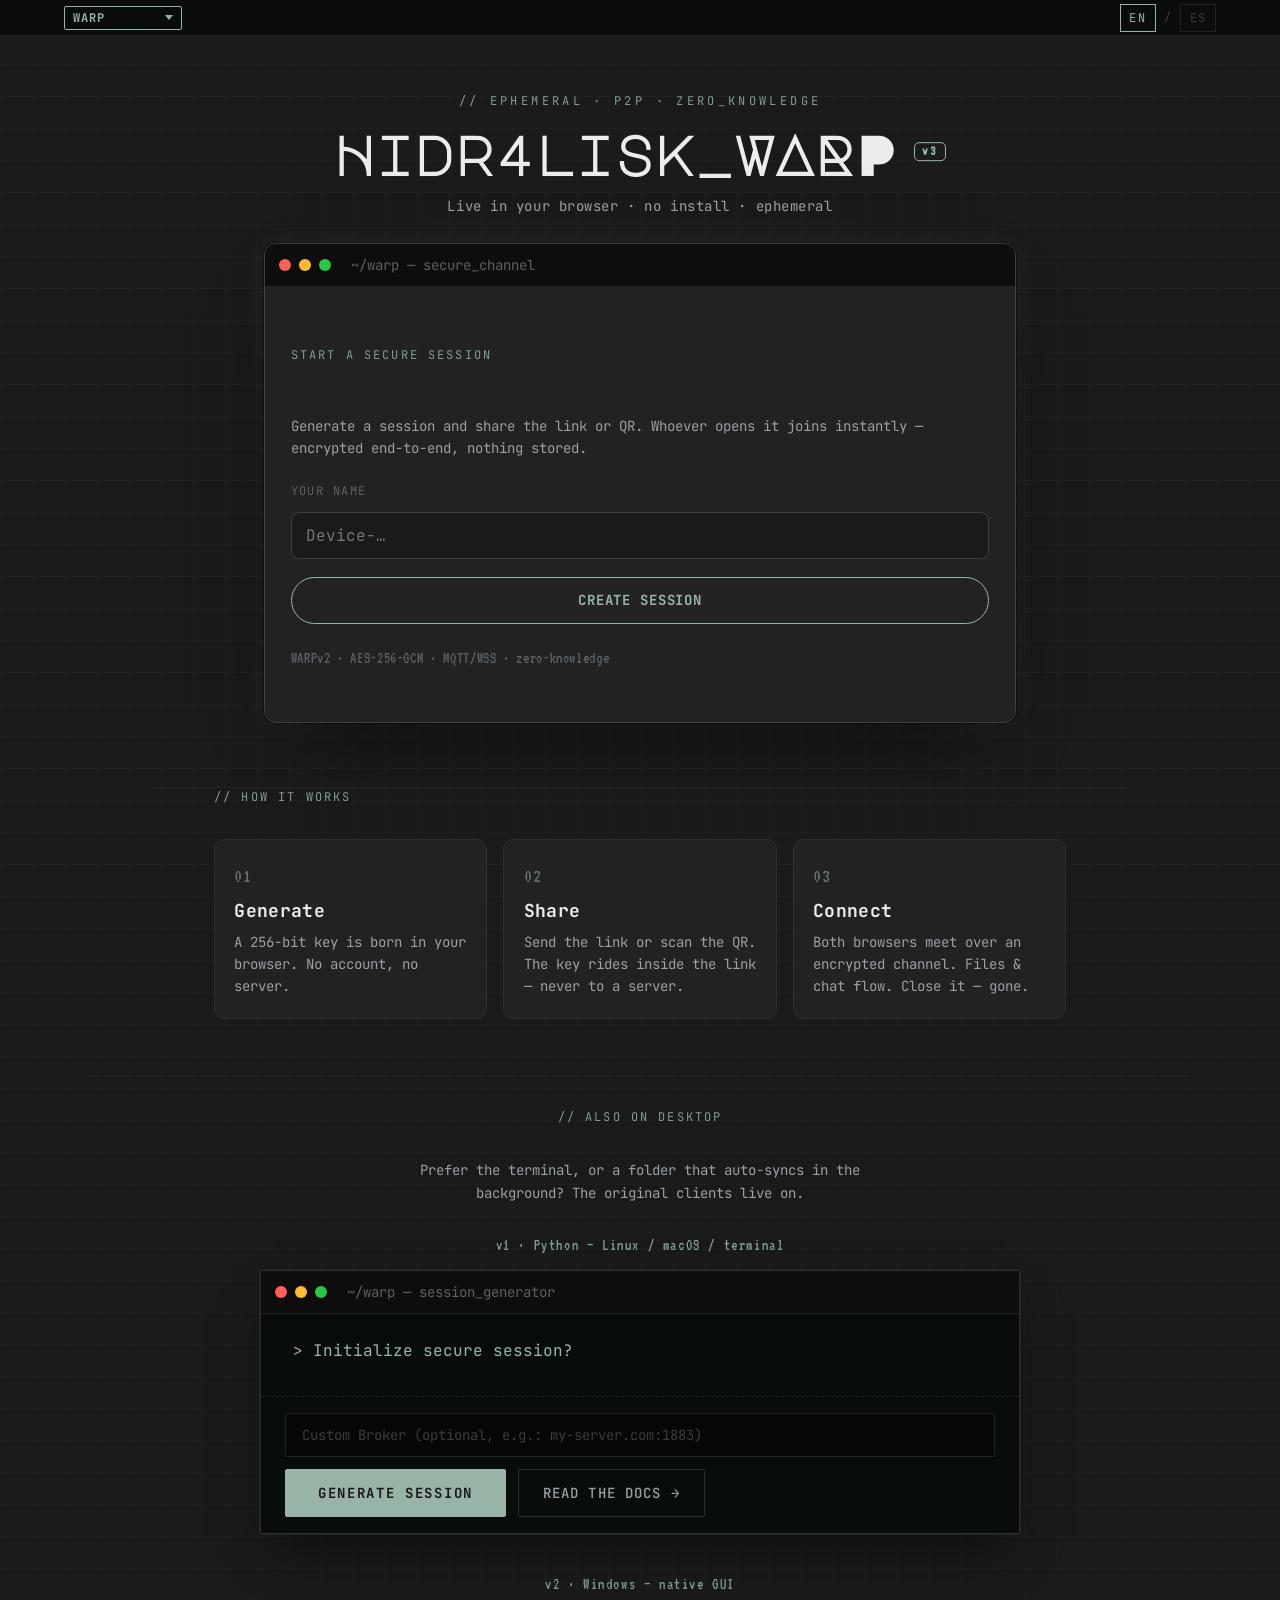
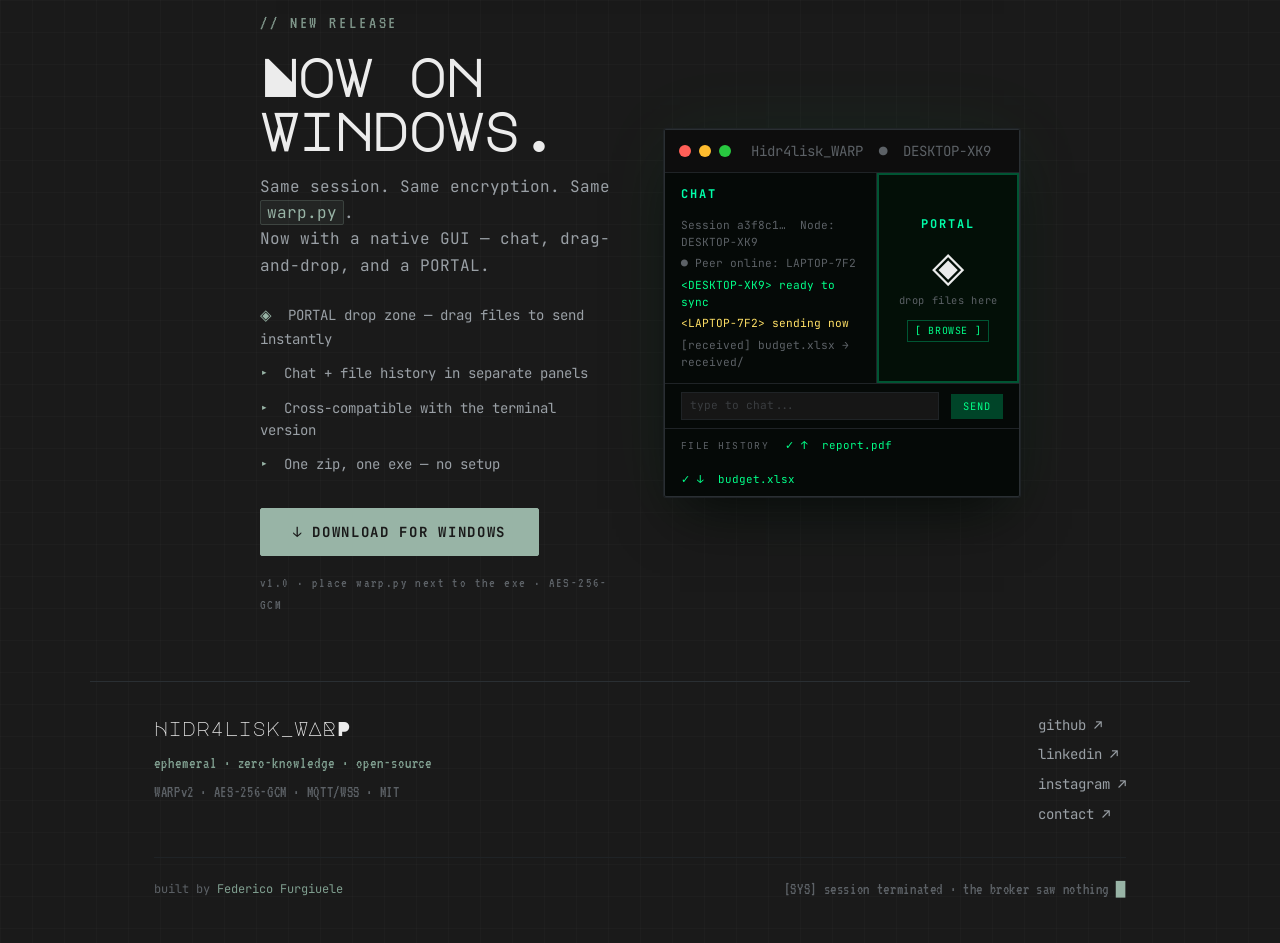
==== commit 44a1b0ed: "feat(v3): página única — cliente web como flagship, portal Rick&Morty, QR con marca, desktop legacy " ====
--- a/app.html
+++ b/app.html
@@ -1,120 +1,13 @@
 <!DOCTYPE html>
 <html lang="en">
-
 <head>
     <meta charset="UTF-8">
-    <meta name="viewport" content="width=device-width, initial-scale=1.0, viewport-fit=cover">
-    <meta name="description"
-        content="Hidr4lisk_WARP v3 — Ephemeral browser-to-browser encrypted file transfer and chat. Generate a session, share the link or QR, connect instantly. Nothing stored.">
-    <title>Hidr4lisk_WARP // Live</title>
-    <link rel="preconnect" href="https://fonts.googleapis.com">
-    <link rel="preconnect" href="https://fonts.gstatic.com" crossorigin>
-    <link href="https://fonts.googleapis.com/css2?family=JetBrains+Mono:wght@400;500;700;800&family=Major+Mono+Display&family=VT323&display=swap" rel="stylesheet">
-    <link rel="stylesheet" href="index.css">
-    <link rel="stylesheet" href="app.css">
+    <meta name="viewport" content="width=device-width, initial-scale=1.0">
+    <title>Hidr4lisk_WARP</title>
+    <!-- v3 unificado en index.html (página única). Redirige preservando el #hash
+         para que los links/QR ya compartidos a /app.html sigan uniéndose. -->
+    <script>location.replace('index.html' + location.hash);</script>
+    <link rel="canonical" href="index.html">
 </head>
-
-<body>
-    <a class="skip-link" href="#main-content">Skip to main content</a>
-
-    <!-- ── Top bar (navbar reusada del sitio) ───────────────────────── -->
-    <div class="top-bar" role="complementary" aria-label="System status">
-        <div class="top-bar__inner">
-            <div class="top-bar__left">
-                <select class="tool-select" aria-label="Hidr4lisk tools"
-                        onchange="window.location.href=this.value">
-                    <option value="https://hidralisk.online">Hidr4lisk_</option>
-                    <option value="https://hidr4lisk.github.io/warp" selected>WARP</option>
-                    <option value="https://hidr4lisk.github.io/shield">SHIELD</option>
-                    <option value="https://hidr4lisk.github.io/tech">TECH</option>
-                    <option value="https://hidr4lisk.github.io/pentool">PENTOOL</option>
-                    <option value="https://github.com/hidr4lisk/swarm">SWARM</option>
-                </select>
-            </div>
-            <div class="top-bar__right">
-                <nav class="lang-toggle" aria-label="Language selector">
-                    <button class="lang-btn active" id="lang-en" onclick="setLang('en')" aria-pressed="true">EN</button>
-                    <span class="lang-sep" aria-hidden="true">/</span>
-                    <button class="lang-btn" id="lang-es" onclick="setLang('es')" aria-pressed="false">ES</button>
-                </nav>
-            </div>
-        </div>
-    </div>
-
-    <main class="app-wrap" id="main-content">
-
-        <!-- ── Header ───────────────────────────────────────────────── -->
-        <header class="app-head">
-            <a class="app-logo" href="index.html">Hidr4lisk_WARP <span class="vt323 app-ver">v3</span></a>
-            <p class="app-tagline" data-i18n="app_tagline">Ephemeral browser-to-browser sync</p>
-        </header>
-
-        <!-- ── Screen: start ────────────────────────────────────────── -->
-        <section class="screen" id="screen-start">
-            <div class="card start-card">
-                <p class="section-eyebrow" data-i18n="start_title">Start a secure session</p>
-                <p class="muted" data-i18n="start_desc">Generate a session and share the link or QR.</p>
-
-                <label class="field-label" for="nick" data-i18n="nick_label">Your name</label>
-                <input id="nick" class="text-input" maxlength="24" autocomplete="off" spellcheck="false"
-                       placeholder="Device-…">
-
-                <button id="create-btn" class="btn-primary" data-i18n="btn_create">CREATE SESSION</button>
-                <p id="start-error" class="err hidden"></p>
-
-                <p class="about-tags vt323">WARPv2 · AES-256-GCM · MQTT/WSS · zero-knowledge</p>
-            </div>
-        </section>
-
-        <!-- ── Screen: room ─────────────────────────────────────────── -->
-        <section class="screen hidden" id="screen-room">
-            <div class="peer-status" id="peer-status"></div>
-
-            <!-- Invitar (visible para quien crea, hasta compartir) -->
-            <div class="card invite" id="invite">
-                <p class="section-eyebrow" data-i18n="invite_title">// INVITE A PEER</p>
-                <p class="muted" data-i18n="invite_desc">Send this link or let them scan the QR.</p>
-                <div class="qr" id="qr" aria-label="Session QR code"></div>
-                <input id="share-link" class="share-link" readonly aria-label="Session link">
-                <div class="btn-row">
-                    <button id="share-btn" class="btn-primary" data-i18n="btn_share">↗ SHARE LINK</button>
-                    <button id="copy-btn" class="btn-ghost" data-i18n="btn_copy">⧉ COPY</button>
-                </div>
-            </div>
-
-            <div class="room-grid">
-                <!-- Chat -->
-                <div class="card chat-card">
-                    <p class="section-eyebrow" data-i18n="chat_title">// CHAT</p>
-                    <div class="chat-log" id="chat-log" aria-live="polite"></div>
-                    <div class="chat-input-row">
-                        <input id="chat-input" class="text-input" maxlength="2000" autocomplete="off"
-                               data-i18n-placeholder="chat_placeholder" placeholder="Type a message…">
-                        <button id="chat-send" class="btn-send" aria-label="Send">↵</button>
-                    </div>
-                </div>
-
-                <!-- Portal de archivos -->
-                <div class="card portal-card">
-                    <p class="section-eyebrow" data-i18n="portal_title">// PORTAL</p>
-                    <div class="portal" id="portal" role="button" tabindex="0">
-                        <span class="portal-glyph" aria-hidden="true">⇪</span>
-                        <span class="portal-hint" data-i18n="portal_hint">Drop files here or tap to choose</span>
-                        <input type="file" id="file-input" multiple hidden>
-                    </div>
-                    <p class="section-eyebrow xfer-eyebrow" data-i18n="transfers_title">// TRANSFERS</p>
-                    <div class="transfers" id="transfers"></div>
-                </div>
-            </div>
-
-            <a class="leave" href="app.html" data-i18n="leave">↺ NEW SESSION</a>
-        </section>
-
-    </main>
-
-    <script src="vendor/mqtt.min.js"></script>
-    <script src="vendor/qrcode.min.js"></script>
-    <script src="app.js"></script>
-</body>
-
+<body></body>
 </html>
